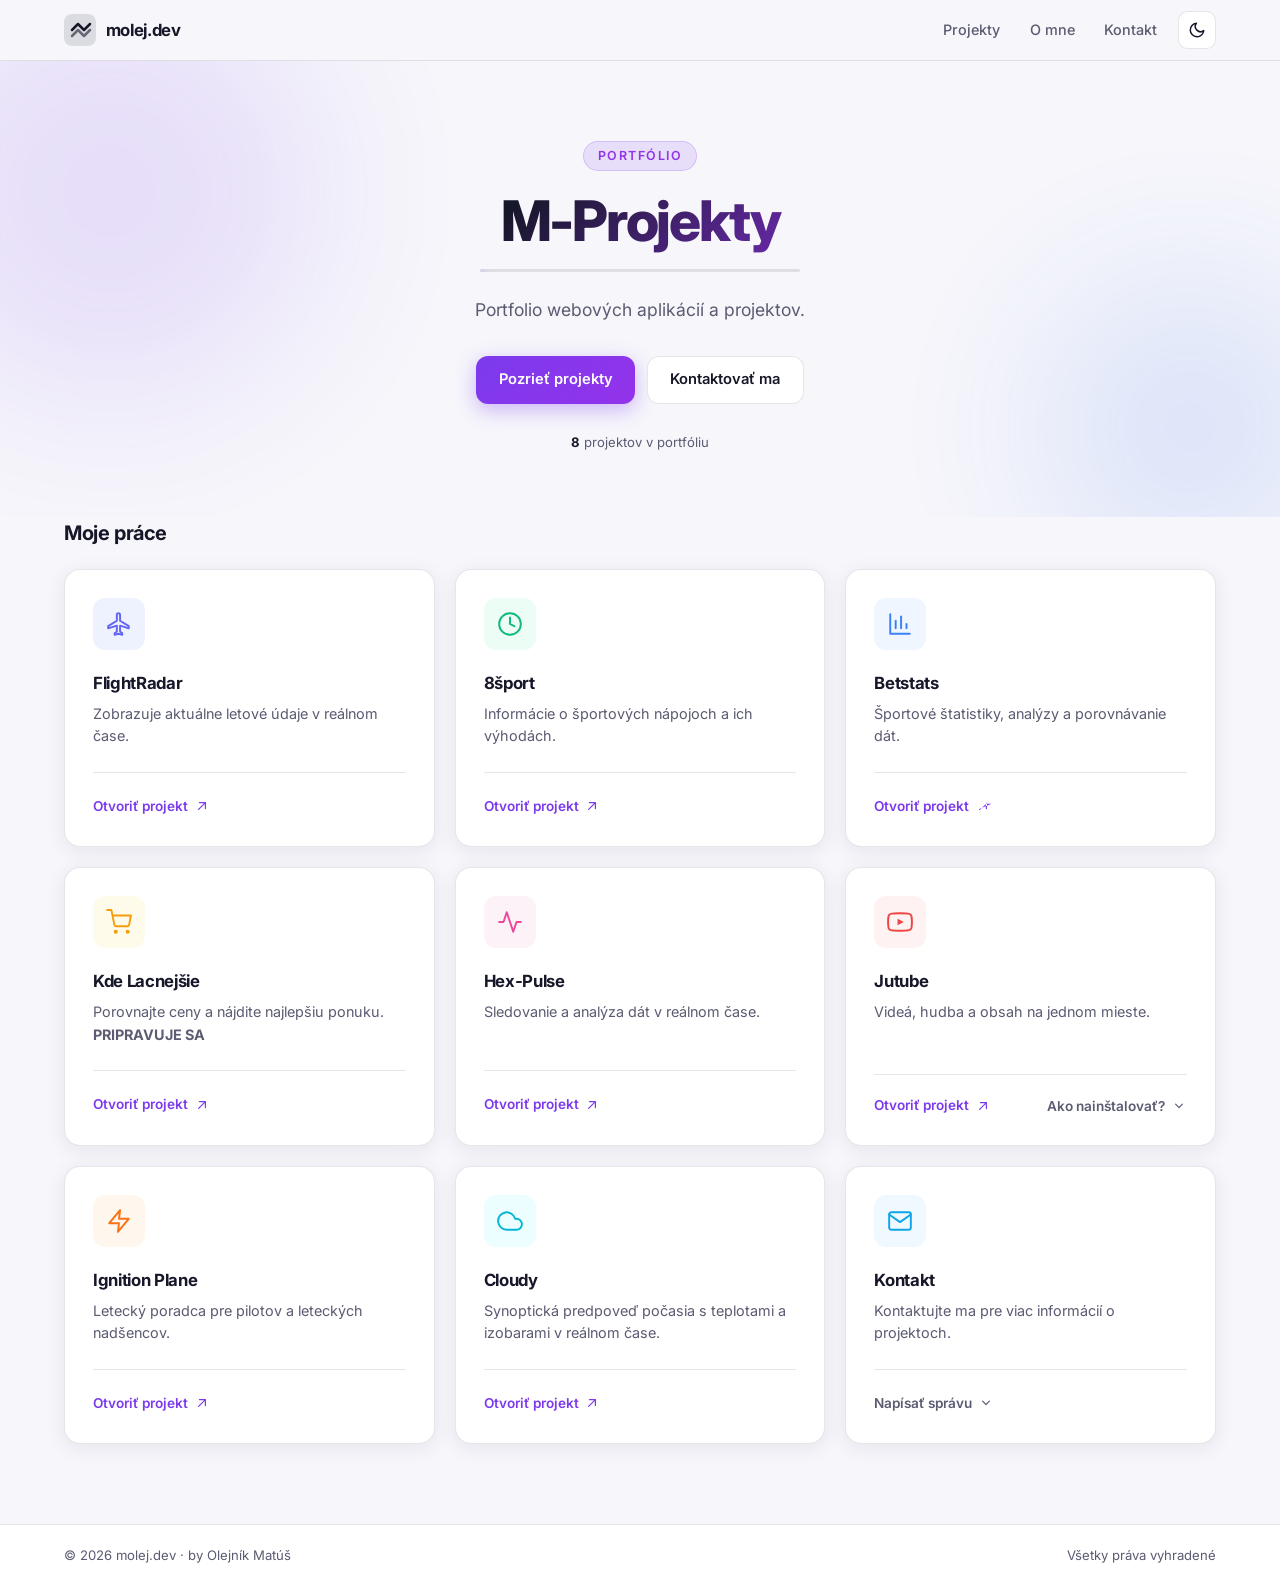
==== index.html @ 31b30723 "Fix Betstats card layout" ====
<!DOCTYPE html>
<html lang="sk">
<head>
  <meta charset="UTF-8">
  <meta name="viewport" content="width=device-width, initial-scale=1">
  <title>Projekty | molej.dev</title>
  <meta name="description" content="Zbierka webových aplikácií a projektov – letecké dáta, počasie, porovnávanie cien a ďalšie.">
  <meta name="theme-color" content="#0f0f13">
  <script src="theme.js"></script>
  <link rel="icon" type="image/svg+xml" href="favicon.svg">
  <link rel="stylesheet" href="style.css">
  <link rel="preconnect" href="https://fonts.googleapis.com">
  <link href="https://fonts.googleapis.com/css2?family=Inter:wght@400;500;600;700;800&display=swap" rel="stylesheet">
</head>
<body>

  <!-- Hero / Header -->
  <header>
    <div class="header-inner">
      <a class="header-logo" href="#top" aria-label="molej.dev – domov">
        <svg width="32" height="32" viewBox="0 0 32 32" fill="none" xmlns="http://www.w3.org/2000/svg">
          <rect width="32" height="32" rx="8" fill="white" fill-opacity="0.15"/>
          <path d="M8 16L14 10L20 16L26 10" stroke="white" stroke-width="2.5" stroke-linecap="round" stroke-linejoin="round"/>
          <path d="M8 22L14 16L20 22L26 16" stroke="white" stroke-width="2.5" stroke-linecap="round" stroke-linejoin="round" opacity="0.6"/>
        </svg>
        <span>molej.dev</span>
      </a>
      <div class="header-right">
        <nav class="header-nav" aria-label="Hlavná navigácia">
          <a href="#projekty">Projekty</a>
          <a href="o-mne.html">O mne</a>
          <a href="#kontakt">Kontakt</a>
        </nav>
        <button type="button" class="theme-toggle" id="theme-toggle" aria-label="Prepnúť svetlý/tmavý režim" title="Prepnúť svetlý/tmavý režim">
          <svg class="icon-sun" viewBox="0 0 24 24" fill="none" stroke="currentColor" stroke-width="2" stroke-linecap="round" stroke-linejoin="round">
            <circle cx="12" cy="12" r="4"/>
            <path d="M12 2v2M12 20v2M4.93 4.93l1.41 1.41M17.66 17.66l1.41 1.41M2 12h2M20 12h2M4.93 19.07l1.41-1.41M17.66 6.34l1.41-1.41"/>
          </svg>
          <svg class="icon-moon" viewBox="0 0 24 24" fill="none" stroke="currentColor" stroke-width="2" stroke-linecap="round" stroke-linejoin="round">
            <path d="M21 12.8A9 9 0 1 1 11.2 3a7 7 0 0 0 9.8 9.8z"/>
          </svg>
        </button>
      </div>
    </div>
  </header>

  <!-- Hero -->
  <section class="hero" id="top">
    <div class="hero-inner">
      <p class="hero-label">Portfólio</p>
      <h1 class="hero-title">M-Projekty</h1>
      <div class="pulse-line" aria-hidden="true"></div>
      <p class="hero-sub">Portfolio webových aplikácií a projektov.</p>
      <div class="hero-actions">
        <a class="btn btn-primary" href="#projekty">Pozrieť projekty</a>
        <a class="btn btn-ghost" href="#kontakt">Kontaktovať ma</a>
      </div>
      <p class="hero-stat"><strong id="project-count">7</strong> projektov v portfóliu</p>
    </div>
    <div class="hero-blob blob1"></div>
    <div class="hero-blob blob2"></div>
  </section>

  <!-- Cards -->
  <main id="projekty">
    <div class="container">
      <h2 class="section-title">Moje práce</h2>
      <div class="cards-grid">

       
          <!-- FlightRadar -->
  <a href="https://flightradar8.pages.dev" target="_blank" class="card">
    <div class="card-icon" style="--icon-color: #6366f1; --icon-bg: #eef2ff;">
      <svg viewBox="0 0 24 24" fill="none" stroke="currentColor" stroke-width="1.8" stroke-linecap="round" stroke-linejoin="round">
        <path d="M21 16v-2l-8-5V3.5a1.5 1.5 0 0 0-3 0V9l-8 5v2l8-2.5V19l-2 1.5V22l3.5-1 3.5 1v-1.5L13 19v-5.5l8 2.5z"/>
      </svg>
    </div>
    <div class="card-body">
      <h3 class="card-title">FlightRadar</h3>
      <p class="card-desc">Zobrazuje aktuálne letové údaje v reálnom čase.</p>
    </div>
    <div class="card-footer">
      <span class="card-link">Otvoriť projekt
        <svg viewBox="0 0 20 20" fill="currentColor" width="16" height="16">
          <path fill-rule="evenodd" d="M5.22 14.78a.75.75 0 0 0 1.06 0l7.22-7.22v5.69a.75.75 0 0 0 1.5 0v-7.5a.75.75 0 0 0-.75-.75h-7.5a.75.75 0 0 0 0 1.5h5.69L5.22 13.72a.75.75 0 0 0 0 1.06z"/>
        </svg>
      </span>
    </div>
  </a>

  <!-- 8ŠPORT -->
  <a href="https://8sport.pages.dev" target="_blank" class="card">
    <div class="card-icon" style="--icon-color: #10b981; --icon-bg: #ecfdf5;">
      <svg viewBox="0 0 24 24" fill="none" stroke="currentColor" stroke-width="1.8" stroke-linecap="round" stroke-linejoin="round">
        <path d="M12 2C6.48 2 2 6.48 2 12s4.48 10 10 10 10-4.48 10-10S17.52 2 12 2z"/>
        <path d="M12 6v6l4 2"/>
      </svg>
    </div>
    <div class="card-body">
      <h3 class="card-title">8šport</h3>
      <p class="card-desc">Informácie o športových nápojoch a ich výhodách.</p>
    </div>
    <div class="card-footer">
      <span class="card-link">Otvoriť projekt
        <svg viewBox="0 0 20 20" fill="currentColor" width="16" height="16">
          <path fill-rule="evenodd" d="M5.22 14.78a.75.75 0 0 0 1.06 0l7.22-7.22v5.69a.75.75 0 0 0 1.5 0v-7.5a.75.75 0 0 0-.75-.75h-7.5a.75.75 0 0 0 0 1.5h5.69L5.22 13.72a.75.75 0 0 0 0 1.06z"/>
        </svg>
      </span>
    </div>
  </a>

  <!-- BETSTATS -->
  <a href="https://betstats8.pages.dev" target="_blank" class="card">
    <div class="card-icon" style="--icon-color: #3b82f6; --icon-bg: #eff6ff;">
      <svg viewBox="0 0 24 24" fill="none" stroke="currentColor" stroke-width="1.8" stroke-linecap="round" stroke-linejoin="round">
        <path d="M3 3v18h18"/>
        <path d="M8 16V9"/>
        <path d="M13 16V5"/>
        <path d="M18 16v-4"/>
      </svg>
    </div>
    <div class="card-body">
      <h3 class="card-title">Betstats</h3>
      <p class="card-desc">Športové štatistiky, analýzy a porovnávanie dát.</p>
    </div>
    <div class="card-footer">
      <span class="card-link">Otvoriť projekt
        <svg viewBox="0 0 20 20" fill="currentColor" width="16" height="16">
          <path fill-rule="evenodd" d="M5.22 14.78a.75.75 0 0 0 1.06 0l7.22-7.22v5.69a.75.75 0 0 0 1.5 0v-7.5a.75.75 0 0 0 0 1.5h5.69L5.22 13.72a.75.75 0 0 0 0 1.06z"/>
        </svg>
      </span>
    </div>
  </a>

  <!-- KDE LACNEJSIE -->

        <!-- KDE LACNEJSIE -->
        <a href="https://porovnajto.pages.dev" target="_blank" class="card">
          <div class="card-icon" style="--icon-color: #f59e0b; --icon-bg: #fffbeb;">
            <svg viewBox="0 0 24 24" fill="none" stroke="currentColor" stroke-width="1.8" stroke-linecap="round" stroke-linejoin="round">
              <circle cx="9" cy="21" r="1"/><circle cx="20" cy="21" r="1"/>
              <path d="M1 1h4l2.68 13.39a2 2 0 0 0 2 1.61h9.72a2 2 0 0 0 2-1.61L23 6H6"/>
            </svg>
          </div>
          <div class="card-body">
            <h3 class="card-title">Kde Lacnejšie</h3>
            <p class="card-desc">Porovnajte ceny a nájdite najlepšiu ponuku. <strong>PRIPRAVUJE SA</strong></p>
          </div>
          <div class="card-footer">
            <span class="card-link">Otvoriť projekt
              <svg viewBox="0 0 20 20" fill="currentColor" width="16" height="16">
                <path fill-rule="evenodd" d="M5.22 14.78a.75.75 0 0 0 1.06 0l7.22-7.22v5.69a.75.75 0 0 0 1.5 0v-7.5a.75.75 0 0 0-.75-.75h-7.5a.75.75 0 0 0 0 1.5h5.69L5.22 13.72a.75.75 0 0 0 0 1.06z"/>
              </svg>
            </span>
          </div>
        </a>

        <!-- HEX-PULSE -->
        <a href="https://hexpulse.pages.dev" target="_blank" class="card">
          <div class="card-icon" style="--icon-color: #ec4899; --icon-bg: #fdf2f8;">
            <svg viewBox="0 0 24 24" fill="none" stroke="currentColor" stroke-width="1.8" stroke-linecap="round" stroke-linejoin="round">
              <polyline points="22 12 18 12 15 21 9 3 6 12 2 12"/>
            </svg>
          </div>
          <div class="card-body">
            <h3 class="card-title">Hex‑Pulse</h3>
            <p class="card-desc">Sledovanie a analýza dát v reálnom čase.</p>
          </div>
          <div class="card-footer">
            <span class="card-link">Otvoriť projekt
              <svg viewBox="0 0 20 20" fill="currentColor" width="16" height="16">
                <path fill-rule="evenodd" d="M5.22 14.78a.75.75 0 0 0 1.06 0l7.22-7.22v5.69a.75.75 0 0 0 1.5 0v-7.5a.75.75 0 0 0-.75-.75h-7.5a.75.75 0 0 0 0 1.5h5.69L5.22 13.72a.75.75 0 0 0 0 1.06z"/>
              </svg>
            </span>
          </div>
        </a>

        <!-- JUTUBE -->
        <div class="card">
          <div class="card-icon" style="--icon-color: #ef4444; --icon-bg: #fef2f2;">
            <svg viewBox="0 0 24 24" fill="none" stroke="currentColor" stroke-width="1.8" stroke-linecap="round" stroke-linejoin="round">
              <path d="M22.54 6.42a2.78 2.78 0 0 0-1.95-1.96C18.88 4 12 4 12 4s-6.88 0-8.59.46A2.78 2.78 0 0 0 1.46 6.42 29 29 0 0 0 1 12a29 29 0 0 0 .46 5.58 2.78 2.78 0 0 0 1.95 1.96C5.12 20 12 20 12 20s6.88 0 8.59-.46a2.78 2.78 0 0 0 1.95-1.96A29 29 0 0 0 23 12a29 29 0 0 0-.46-5.58z"/>
              <polygon points="9.75 15.02 15.5 12 9.75 8.98 9.75 15.02" fill="currentColor" stroke="none"/>
            </svg>
          </div>
          <div class="card-body">
            <h3 class="card-title">Jutube</h3>
            <p class="card-desc">Videá, hudba a obsah na jednom mieste.</p>
          </div>
          <div class="card-footer card-footer-split">
            <a class="card-link" href="https://www.youtube.com/robots.txt#" target="_blank">Otvoriť projekt
              <svg viewBox="0 0 20 20" fill="currentColor" width="16" height="16">
                <path fill-rule="evenodd" d="M5.22 14.78a.75.75 0 0 0 1.06 0l7.22-7.22v5.69a.75.75 0 0 0 1.5 0v-7.5a.75.75 0 0 0-.75-.75h-7.5a.75.75 0 0 0 0 1.5h5.69L5.22 13.72a.75.75 0 0 0 0 1.06z"/>
              </svg>
            </a>
            <button type="button" class="card-link card-toggle" aria-expanded="false" aria-controls="jutube-install">Ako nainštalovať?
              <svg class="chevron" viewBox="0 0 20 20" fill="currentColor" width="16" height="16">
                <path fill-rule="evenodd" d="M5.22 7.22a.75.75 0 0 1 1.06 0L10 10.94l3.72-3.72a.75.75 0 1 1 1.06 1.06l-4.25 4.25a.75.75 0 0 1-1.06 0L5.22 8.28a.75.75 0 0 1 0-1.06z"/>
              </svg>
            </button>
          </div>
          <div class="card-details" id="jutube-install">
            <div class="card-details-inner">
              <ol class="install-steps">
                <li>Nainštaluj do prehliadača<strong>Tampermonkey</strong> (alebo Violentmonkey).</li>
                <li>Stiahni súbor <strong>jutube.user.js</strong> tlačidlom nižšie.</li>
                <li>Otvor stiahnutý súbor v prehliadači (alebo ho presuň do okna prehliadača) a klikni na <strong>Inštalovať</strong>.</li>
                <li>Otvor <strong>youtube.com/robots.txt</strong> – tam sa Jutube spustí.</li>
              </ol>
              <a class="download-btn" href="downloads/jutube.user.js" download>
                <svg viewBox="0 0 20 20" fill="currentColor" width="16" height="16">
                  <path d="M10.75 2.75a.75.75 0 0 0-1.5 0v8.69L6.28 8.47a.75.75 0 0 0-1.06 1.06l4.25 4.25a.75.75 0 0 0 1.06 0l4.25-4.25a.75.75 0 1 0-1.06-1.06l-2.97 2.97V2.75z"/>
                  <path d="M3.5 13.75a.75.75 0 0 0-1.5 0v1.5A2.75 2.75 0 0 0 4.75 18h10.5A2.75 2.75 0 0 0 18 15.25v-1.5a.75.75 0 0 0-1.5 0v1.5c0 .69-.56 1.25-1.25 1.25H4.75c-.69 0-1.25-.56-1.25-1.25v-1.5z"/>
                </svg>
                Stiahnuť jutube.user.js
              </a>
            </div>
          </div>
        </div>

        <!-- Ignition -->
        <a href="https://ignition8.pages.dev/" target="_blank" class="card">
          <div class="card-icon" style="--icon-color: #f97316; --icon-bg: #fff7ed;">
            <svg viewBox="0 0 24 24" fill="none" stroke="currentColor" stroke-width="1.8" stroke-linecap="round" stroke-linejoin="round">
              <path d="M13 2L3 14h9l-1 8 10-12h-9l1-8z"/>
            </svg>
          </div>
          <div class="card-body">
            <h3 class="card-title">Ignition Plane</h3>
            <p class="card-desc">Letecký poradca pre pilotov a leteckých nadšencov.</p>
          </div>
          <div class="card-footer">
            <span class="card-link">Otvoriť projekt
              <svg viewBox="0 0 20 20" fill="currentColor" width="16" height="16">
                <path fill-rule="evenodd" d="M5.22 14.78a.75.75 0 0 0 1.06 0l7.22-7.22v5.69a.75.75 0 0 0 1.5 0v-7.5a.75.75 0 0 0-.75-.75h-7.5a.75.75 0 0 0 0 1.5h5.69L5.22 13.72a.75.75 0 0 0 0 1.06z"/>
              </svg>
            </span>
          </div>
        </a>

        <!-- Cloudy / Synoptik -->
        <a href="https://cloudy8.pages.dev/#m=icon_eu&r=latest&l=temperature&lv=sfc&o=isobars&v=19.60,48.70,5.40" target="_blank" class="card">
          <div class="card-icon" style="--icon-color: #06b6d4; --icon-bg: #ecfeff;">
            <svg viewBox="0 0 24 24" fill="none" stroke="currentColor" stroke-width="1.8" stroke-linecap="round" stroke-linejoin="round">
              <path d="M18 10h-1.26A8 8 0 1 0 9 20h9a5 5 0 0 0 0-10z"/>
            </svg>
          </div>
          <div class="card-body">
            <h3 class="card-title">Cloudy</h3>
            <p class="card-desc">Synoptická predpoveď počasia s teplotami a izobarami v reálnom čase.</p>
          </div>
          <div class="card-footer">
            <span class="card-link">Otvoriť projekt
              <svg viewBox="0 0 20 20" fill="currentColor" width="16" height="16">
                <path fill-rule="evenodd" d="M5.22 14.78a.75.75 0 0 0 1.06 0l7.22-7.22v5.69a.75.75 0 0 0 1.5 0v-7.5a.75.75 0 0 0-.75-.75h-7.5a.75.75 0 0 0 0 1.5h5.69L5.22 13.72a.75.75 0 0 0 0 1.06z"/>
              </svg>
            </span>
          </div>
        </a>

        <!-- Kontakt -->
        <div class="card" id="kontakt">
          <div class="card-icon" style="--icon-color: #0ea5e9; --icon-bg: #f0f9ff;">
            <svg viewBox="0 0 24 24" fill="none" stroke="currentColor" stroke-width="1.8" stroke-linecap="round" stroke-linejoin="round">
              <path d="M4 4h16c1.1 0 2 .9 2 2v12c0 1.1-.9 2-2 2H4c-1.1 0-2-.9-2-2V6c0-1.1.9-2 2-2z"/>
              <polyline points="22,6 12,13 2,6"/>
            </svg>
          </div>
          <div class="card-body">
            <h3 class="card-title">Kontakt</h3>
            <p class="card-desc">Kontaktujte ma pre viac informácií o projektoch.</p>
          </div>
          <div class="card-footer">
            <button type="button" class="card-link card-toggle contact-toggle" aria-expanded="false" aria-controls="contact-form-wrap">Napísať správu
              <svg class="chevron" viewBox="0 0 20 20" fill="currentColor" width="16" height="16">
                <path fill-rule="evenodd" d="M5.22 7.22a.75.75 0 0 1 1.06 0L10 10.94l3.72-3.72a.75.75 0 1 1 1.06 1.06l-4.25 4.25a.75.75 0 0 1-1.06 0L5.22 8.28a.75.75 0 0 1 0-1.06z"/>
              </svg>
            </button>
          </div>
          <div class="card-details" id="contact-form-wrap">
            <div class="card-details-inner">
              <form class="contact-form" id="contact-form" novalidate>
                <input type="hidden" name="access_key" value="a6ec486e-5a79-43e6-9452-b9ced9981c2b">
                <input type="hidden" name="from_name" value="molej.dev kontaktný formulár">
                <input type="checkbox" name="botcheck" class="hp" tabindex="-1" autocomplete="off">

                <label for="cf-subject">Nadpis</label>
                <input type="text" id="cf-subject" name="subject" required maxlength="150">

                <label for="cf-email">Váš mail</label>
                <input type="email" id="cf-email" name="email" required maxlength="150">

                <label for="cf-message">Popis</label>
                <textarea id="cf-message" name="message" rows="5" required maxlength="3000"></textarea>

                <button type="submit" class="download-btn contact-submit">Odoslať</button>
                <p class="form-status" id="contact-status" role="status" aria-live="polite"></p>
              </form>
            </div>
          </div>
        </div>

      </div>
    </div>
  </main>

  <!-- Footer -->
  <footer>
    <div class="container footer-inner">
      <span>© 2026 molej.dev · by Olejník Matúš</span>
      <span>Všetky práva vyhradené</span>
    </div>
  </footer>

  <script>
    // Jemné naklonenie odkazových kariet podľa polohy myši
    var maxTilt = 6;
    document.querySelectorAll('a.card').forEach(function (card) {
      function tilt(e) {
        var r = card.getBoundingClientRect();
        var x = (e.clientX - r.left) / r.width - 0.5;
        var y = (e.clientY - r.top) / r.height - 0.5;
        card.style.setProperty('--ry', (x * 2 * maxTilt).toFixed(2) + 'deg');
        card.style.setProperty('--rx', (-y * 2 * maxTilt).toFixed(2) + 'deg');
      }
      function reset() {
        card.style.removeProperty('--rx');
        card.style.removeProperty('--ry');
      }
      // Myš: sleduje pohyb. Dotyk: naklonenie len počas stlačenia (pri skrolovaní sa zruší).
      card.addEventListener('pointermove', function (e) {
        if (e.pointerType === 'mouse') tilt(e);
      });
      card.addEventListener('pointerdown', function (e) {
        if (e.pointerType !== 'mouse') tilt(e);
      });
      ['pointerleave', 'pointerup', 'pointercancel'].forEach(function (ev) {
        card.addEventListener(ev, reset);
      });
    });

    var projectCards = document.querySelectorAll('.cards-grid .card:not(#kontakt)').length;
    document.getElementById('project-count').textContent = projectCards;

    document.querySelectorAll('.card-toggle').forEach(function (btn) {
      btn.addEventListener('click', function () {
        var open = btn.getAttribute('aria-expanded') === 'true';
        btn.setAttribute('aria-expanded', String(!open));
        document.getElementById(btn.getAttribute('aria-controls')).classList.toggle('open', !open);
      });
    });

    var form = document.getElementById('contact-form');
    var statusEl = document.getElementById('contact-status');
    form.addEventListener('submit', function (e) {
      e.preventDefault();
      statusEl.className = 'form-status';
      if (!form.checkValidity()) {
        statusEl.textContent = 'Vyplňte prosím všetky polia správne.';
        statusEl.classList.add('error');
        return;
      }
      var btn = form.querySelector('.contact-submit');
      btn.disabled = true;
      statusEl.textContent = 'Odosielam…';
      fetch('https://api.web3forms.com/submit', {
        method: 'POST',
        headers: { 'Content-Type': 'application/json', 'Accept': 'application/json' },
        body: JSON.stringify(Object.fromEntries(new FormData(form)))
      })
        .then(function (r) { return r.json(); })
        .then(function (data) {
          if (!data.success) throw new Error(data.message);
          form.reset();
          statusEl.textContent = 'Ďakujem, správa bola odoslaná.';
          statusEl.classList.add('ok');
        })
        .catch(function () {
          statusEl.textContent = 'Odoslanie sa nepodarilo. Skúste to prosím neskôr.';
          statusEl.classList.add('error');
        })
        .then(function () { btn.disabled = false; });
    });
  </script>

</body>
</html>
---- style.css ----
/* ================================================
   Global reset & base
   ================================================ */
*, *::before, *::after {
  box-sizing: border-box;
  margin: 0;
  padding: 0;
}

:root {
  --clr-bg: #0f0f13;
  --clr-surface: #18181f;
  --clr-surface-2: #21212b;
  --clr-border: rgba(255,255,255,0.07);
  --clr-text: #f1f1f5;
  --clr-muted: #9090a8;
  --clr-accent: #7c3aed;
  --clr-accent-2: #a855f7;
  --radius: 1rem;
  --shadow-card: 0 4px 24px rgba(0,0,0,0.4);
  --shadow-card-hover: 0 16px 40px rgba(0,0,0,0.5);
  --clr-header-bg: rgba(15, 15, 19, 0.85);
  --clr-border-hover: rgba(255,255,255,0.14);
  --clr-line: rgba(255,255,255,0.1);
  --hero-title-from: #fff;
  --pulse-core: #fff;
  --blob-opacity: 0.18;
  color-scheme: dark;
}

:root[data-theme="light"] {
  --clr-bg: #f6f6fb;
  --clr-surface: #ffffff;
  --clr-surface-2: #eeeef6;
  --clr-border: rgba(15,15,35,0.1);
  --clr-text: #17172a;
  --clr-muted: #5b5b72;
  --clr-accent: #7c3aed;
  --clr-accent-2: #9333ea;
  --shadow-card: 0 4px 20px rgba(30,30,70,0.08);
  --shadow-card-hover: 0 16px 36px rgba(30,30,70,0.16);
  --clr-header-bg: rgba(246, 246, 251, 0.85);
  --clr-border-hover: rgba(15,15,35,0.2);
  --clr-line: rgba(15,15,35,0.1);
  --hero-title-from: #17172a;
  --pulse-core: #c084fc;
  --blob-opacity: 0.12;
  color-scheme: light;
}

html {
  scroll-behavior: smooth;
  scroll-padding-top: 80px;
}

body {
  font-family: 'Inter', system-ui, -apple-system, sans-serif;
  background: var(--clr-bg);
  color: var(--clr-text);
  line-height: 1.6;
  min-height: 100vh;
  display: flex;
  flex-direction: column;
}

.container {
  max-width: 1200px;
  margin: 0 auto;
  padding: 0 1.5rem;
}

/* ================================================
   Header
   ================================================ */
header {
  position: sticky;
  top: 0;
  z-index: 100;
  background: var(--clr-header-bg);
  backdrop-filter: blur(14px);
  border-bottom: 1px solid var(--clr-border);
}

.header-inner {
  max-width: 1200px;
  margin: 0 auto;
  padding: 0 1.5rem;
  height: 60px;
  display: flex;
  align-items: center;
}

.header-logo {
  display: flex;
  align-items: center;
  gap: 0.6rem;
  font-weight: 700;
  font-size: 1.05rem;
  color: var(--clr-text);
  letter-spacing: -0.02em;
  text-decoration: none;
}

.header-inner {
  justify-content: space-between;
  gap: 1rem;
}

.header-logo svg rect { fill: currentColor; fill-opacity: 0.12; }
.header-logo svg path { stroke: currentColor; }

.header-right {
  display: flex;
  align-items: center;
  gap: 0.5rem;
}

.header-nav {
  display: flex;
  gap: 0.25rem;
}

.theme-toggle {
  display: inline-flex;
  align-items: center;
  justify-content: center;
  width: 38px;
  height: 38px;
  background: var(--clr-surface);
  border: 1px solid var(--clr-border);
  border-radius: 0.6rem;
  color: var(--clr-text);
  cursor: pointer;
  transition: background 0.2s ease, border-color 0.2s ease;
}

.theme-toggle:hover {
  background: var(--clr-surface-2);
  border-color: var(--clr-border-hover);
}

.theme-toggle svg { width: 18px; height: 18px; }
.theme-toggle .icon-sun { display: none; }
:root[data-theme="dark"] .theme-toggle .icon-sun,
:root:not([data-theme]) .theme-toggle .icon-sun { display: block; }
:root[data-theme="dark"] .theme-toggle .icon-moon,
:root:not([data-theme]) .theme-toggle .icon-moon { display: none; }

.header-nav a {
  font-size: 0.9rem;
  font-weight: 500;
  color: var(--clr-muted);
  text-decoration: none;
  padding: 0.4rem 0.8rem;
  border-radius: 0.5rem;
  transition: color 0.2s ease, background 0.2s ease;
}

.header-nav a:hover {
  color: var(--clr-text);
  background: var(--clr-surface-2);
}

a:focus-visible,
button:focus-visible {
  outline: 2px solid var(--clr-accent-2);
  outline-offset: 3px;
  border-radius: 0.4rem;
}

/* ================================================
   Hero
   ================================================ */
.hero {
  position: relative;
  overflow: hidden;
  padding: 5rem 1.5rem 4rem;
  text-align: center;
}

.hero-inner {
  position: relative;
  z-index: 1;
  max-width: 640px;
  margin: 0 auto;
}

.hero-label {
  display: inline-block;
  font-size: 0.78rem;
  font-weight: 600;
  letter-spacing: 0.12em;
  text-transform: uppercase;
  color: var(--clr-accent-2);
  background: rgba(124, 58, 237, 0.12);
  border: 1px solid rgba(168, 85, 247, 0.25);
  padding: 0.25rem 0.85rem;
  border-radius: 999px;
  margin-bottom: 1.25rem;
}

.hero-title {
  font-size: clamp(2.2rem, 6vw, 3.5rem);
  font-weight: 800;
  letter-spacing: -0.04em;
  line-height: 1.1;
  background: linear-gradient(135deg, var(--hero-title-from) 30%, var(--clr-accent-2));
  -webkit-background-clip: text;
  -webkit-text-fill-color: transparent;
  background-clip: text;
  margin-bottom: 1rem;
}

.hero-sub {
  font-size: clamp(0.98rem, 2.4vw, 1.1rem);
  color: var(--clr-muted);
  max-width: 480px;
  margin: 0 auto;
}

/* Pulse line under the title: a glow travels left -> right every 3 s */
.pulse-line {
  position: relative;
  width: min(320px, 70%);
  height: 3px;
  margin: 0 auto 1.5rem;
  border-radius: 999px;
  background: var(--clr-line);
  overflow: hidden;
}

.pulse-line::after {
  content: '';
  position: absolute;
  top: 0;
  bottom: 0;
  left: 0;
  width: 35%;
  border-radius: inherit;
  background: linear-gradient(90deg, transparent, var(--clr-accent-2), var(--pulse-core), var(--clr-accent-2), transparent);
  box-shadow: 0 0 12px var(--clr-accent-2);
  transform: translateX(-100%);
  animation: pulse-sweep 3s ease-in-out infinite;
}

@keyframes pulse-sweep {
  0%   { transform: translateX(-100%); }
  45%  { transform: translateX(300%); }
  100% { transform: translateX(300%); }
}

.hero-actions {
  display: flex;
  justify-content: center;
  flex-wrap: wrap;
  gap: 0.75rem;
  margin-top: 2rem;
}

.btn {
  display: inline-flex;
  align-items: center;
  justify-content: center;
  font-size: 0.92rem;
  font-weight: 600;
  text-decoration: none;
  padding: 0.7rem 1.4rem;
  border-radius: 0.75rem;
  transition: transform 0.2s ease, filter 0.2s ease, background 0.2s ease;
}

.btn:hover {
  transform: translateY(-2px);
}

.btn-primary {
  color: #fff;
  background: linear-gradient(135deg, var(--clr-accent), var(--clr-accent-2));
  box-shadow: 0 6px 20px rgba(124, 58, 237, 0.35);
}

.btn-primary:hover {
  filter: brightness(1.1);
}

.btn-ghost {
  color: var(--clr-text);
  background: var(--clr-surface);
  border: 1px solid var(--clr-border);
}

.btn-ghost:hover {
  background: var(--clr-surface-2);
}

.hero-stat {
  margin-top: 1.75rem;
  font-size: 0.82rem;
  color: var(--clr-muted);
}

.hero-stat strong {
  color: var(--clr-text);
  font-weight: 700;
}

.section-title {
  font-size: 1.25rem;
  font-weight: 700;
  letter-spacing: -0.02em;
  margin-bottom: 1.25rem;
}

/* About page */
.header-nav a[aria-current="page"] {
  color: var(--clr-text);
  background: var(--clr-surface-2);
}

.about-box {
  background: var(--clr-surface);
  border: 1px solid var(--clr-border);
  border-radius: var(--radius);
  box-shadow: var(--shadow-card);
  padding: clamp(1.4rem, 4vw, 2.25rem);
  max-width: 820px;
}

.about-lead {
  font-size: clamp(1rem, 2.4vw, 1.15rem);
  line-height: 1.65;
}

.about-lead strong,
.about-list strong {
  color: var(--clr-text);
  font-weight: 700;
}

.about-lead + .about-lead {
  margin-top: 0.9rem;
}

.about-page main {
  padding-top: 0.5rem;
}

.about-page .about-box {
  max-width: none;
  margin-bottom: 3rem;
}

.detail-list {
  display: grid;
  gap: 1.25rem;
}

.detail {
  display: grid;
  grid-template-columns: auto 1fr;
  gap: 1.25rem;
  background: var(--clr-surface);
  border: 1px solid var(--clr-border);
  border-radius: var(--radius);
  box-shadow: var(--shadow-card);
  padding: clamp(1.25rem, 3.5vw, 1.9rem);
  scroll-margin-top: 80px;
}

.detail .card-icon {
  margin-bottom: 0;
}

.detail h3 {
  font-size: 1.15rem;
  font-weight: 700;
  letter-spacing: -0.02em;
  margin-bottom: 0.15rem;
}

.detail-tag {
  display: block;
  font-size: 0.78rem;
  font-weight: 600;
  letter-spacing: 0.04em;
  text-transform: uppercase;
  color: var(--icon-color, var(--clr-accent-2));
  margin-bottom: 0.7rem;
}

.detail p {
  font-size: 0.93rem;
  color: var(--clr-muted);
}

.detail ul {
  margin: 0.8rem 0 0 1.1rem;
  font-size: 0.9rem;
  color: var(--clr-muted);
}

.detail li + li {
  margin-top: 0.3rem;
}

.detail strong {
  color: var(--clr-text);
  font-weight: 600;
}

.detail-links {
  display: flex;
  flex-wrap: wrap;
  gap: 1.1rem;
  margin-top: 1.1rem;
}

.about-cta {
  margin-top: 3rem;
  text-align: center;
}

@media (max-width: 600px) {
  .detail {
    grid-template-columns: 1fr;
    gap: 0.9rem;
  }
}

/* Touch devices: no sticky hover, instead a quick press effect */
@media (hover: none) {
  .card:hover {
    transform: none;
    box-shadow: var(--shadow-card);
    border-color: var(--clr-border);
  }

  .card:hover::before {
    opacity: 0;
  }

  .card:hover .card-link {
    gap: 0.35rem;
  }

  a.card {
    transition: transform 0.15s ease, box-shadow 0.15s ease;
  }

  a.card:active {
    transform: perspective(900px) rotateX(var(--rx, 0deg)) rotateY(var(--ry, 0deg)) scale(0.97);
    box-shadow: 0 2px 10px rgba(0,0,0,0.25);
  }

  a.card:active::before {
    opacity: 0.08;
  }

  .btn:hover {
    transform: none;
  }

  .btn:active,
  .download-btn:active,
  .theme-toggle:active {
    transform: scale(0.96);
  }
}

html {
  -webkit-tap-highlight-color: transparent;
}

a.card,
.card-toggle,
.btn,
.theme-toggle,
.contact-submit {
  touch-action: manipulation;
}

/* Lighter effects on small screens (cheaper to render on phones) */
@media (max-width: 600px) {
  .hero-blob {
    filter: blur(50px);
  }

  header {
    backdrop-filter: blur(8px);
  }
}

@media (prefers-reduced-motion: reduce) {
  html { scroll-behavior: auto; }

  .pulse-line::after {
    animation: none;
    transform: translateX(100%);
  }

  .card, .btn { transition: none; }

  a.card:hover,
  a.card:active {
    transform: translateY(-4px);
  }
}

/* Decorative blobs */
.hero-blob {
  position: absolute;
  border-radius: 50%;
  filter: blur(80px);
  opacity: var(--blob-opacity);
  pointer-events: none;
}

.blob1 {
  width: 420px;
  height: 420px;
  background: var(--clr-accent);
  top: -80px;
  left: -100px;
}

.blob2 {
  width: 300px;
  height: 300px;
  background: #2563eb;
  bottom: -60px;
  right: -60px;
}

/* ================================================
   Cards Grid
   ================================================ */
main {
  flex: 1;
  padding-bottom: 5rem;
}

.cards-grid {
  display: grid;
  grid-template-columns: repeat(auto-fill, minmax(280px, 1fr));
  gap: 1.25rem;
}

/* Card = full <a> tag */
.card {
  display: flex;
  flex-direction: column;
  background: var(--clr-surface);
  border: 1px solid var(--clr-border);
  border-radius: var(--radius);
  padding: 1.75rem;
  text-decoration: none;
  color: inherit;
  transition: transform 0.22s ease, box-shadow 0.22s ease, border-color 0.22s ease;
  box-shadow: var(--shadow-card);
  cursor: pointer;
  position: relative;
  overflow: hidden;
}

.card::before {
  content: '';
  position: absolute;
  inset: 0;
  border-radius: var(--radius);
  background: linear-gradient(135deg, var(--icon-color, #7c3aed) 0%, transparent 60%);
  opacity: 0;
  transition: opacity 0.3s ease;
  pointer-events: none;
}

.card:hover {
  transform: translateY(-4px);
  border-color: var(--clr-border-hover);
  box-shadow: var(--shadow-card-hover);
}

.card:hover::before {
  opacity: 0.06;
}

/* Link cards tilt slightly toward the mouse (--rx/--ry set from JS) */
@media (hover: hover) and (pointer: fine) {
  a.card:hover {
    transform: perspective(900px) rotateX(var(--rx, 0deg)) rotateY(var(--ry, 0deg)) translateY(-4px);
  }
}

/* Icon */
.card-icon {
  width: 52px;
  height: 52px;
  border-radius: 0.75rem;
  background: var(--icon-bg, #eef2ff);
  color: var(--icon-color, #6366f1);
  display: flex;
  align-items: center;
  justify-content: center;
  margin-bottom: 1.25rem;
  flex-shrink: 0;
}

.card-icon svg {
  width: 26px;
  height: 26px;
}

/* Body */
.card-body {
  flex: 1;
}

.card-title {
  font-size: 1.05rem;
  font-weight: 700;
  color: var(--clr-text);
  margin-bottom: 0.4rem;
  letter-spacing: -0.02em;
}

.card-desc {
  font-size: 0.9rem;
  color: var(--clr-muted);
  line-height: 1.55;
}

/* Footer link */
.card-footer {
  margin-top: 1.5rem;
  padding-top: 1.25rem;
  border-top: 1px solid var(--clr-border);
}

.card-link {
  display: inline-flex;
  align-items: center;
  gap: 0.35rem;
  font-size: 0.85rem;
  font-weight: 600;
  color: var(--icon-color, #7c3aed);
  transition: gap 0.2s ease;
}

.card:hover .card-link {
  gap: 0.55rem;
}

/* Card with two actions + expandable details */
.card-footer-split {
  display: flex;
  align-items: center;
  justify-content: space-between;
  gap: 1rem;
  flex-wrap: wrap;
}

a.card-link {
  text-decoration: none;
}

a.card-link:hover {
  gap: 0.55rem;
}

.card-toggle {
  background: none;
  border: none;
  font-family: inherit;
  cursor: pointer;
  color: var(--clr-muted);
  position: relative;
  z-index: 1;
}

.card-toggle:hover {
  color: var(--clr-text);
}

.card-toggle .chevron {
  transition: transform 0.25s ease;
}

.card-toggle[aria-expanded="true"] .chevron {
  transform: rotate(180deg);
}

.card-details {
  display: grid;
  grid-template-rows: 0fr;
  transition: grid-template-rows 0.3s ease;
}

.card-details.open {
  grid-template-rows: 1fr;
}

.card-details-inner {
  overflow: hidden;
  min-height: 0;
}

.install-steps {
  margin: 1.1rem 0 1rem 1.2rem;
  font-size: 0.85rem;
  color: var(--clr-muted);
  line-height: 1.55;
}

.install-steps li + li {
  margin-top: 0.4rem;
}

.install-steps strong {
  color: var(--clr-text);
  font-weight: 600;
}

.download-btn {
  display: inline-flex;
  align-items: center;
  gap: 0.45rem;
  font-size: 0.85rem;
  font-weight: 600;
  color: #fff;
  background: var(--icon-color, var(--clr-accent));
  padding: 0.5rem 0.9rem;
  border-radius: 0.6rem;
  text-decoration: none;
  transition: filter 0.2s ease;
}

.download-btn:hover {
  filter: brightness(1.12);
}

/* Contact form */
.contact-form {
  display: flex;
  flex-direction: column;
  gap: 0.4rem;
  padding-top: 1.1rem;
  cursor: default;
}

.contact-form label {
  font-size: 0.8rem;
  font-weight: 600;
  color: var(--clr-muted);
  margin-top: 0.4rem;
}

.contact-form input[type="text"],
.contact-form input[type="email"],
.contact-form textarea {
  width: 100%;
  font: inherit;
  font-size: 0.9rem;
  color: var(--clr-text);
  background: var(--clr-surface-2);
  border: 1px solid var(--clr-border);
  border-radius: 0.6rem;
  padding: 0.55rem 0.75rem;
  resize: vertical;
  position: relative;
  z-index: 1;
}

.contact-form input:focus,
.contact-form textarea:focus {
  outline: none;
  border-color: var(--icon-color, var(--clr-accent));
}

.contact-form .hp {
  position: absolute;
  left: -9999px;
}

.contact-submit {
  align-self: flex-start;
  margin-top: 0.8rem;
  border: none;
  font-family: inherit;
  cursor: pointer;
  position: relative;
  z-index: 1;
}

.contact-submit:disabled {
  opacity: 0.6;
  cursor: wait;
}

.form-status {
  font-size: 0.82rem;
  min-height: 1.2em;
  color: var(--clr-muted);
}

.form-status.ok { color: #10b981; }
.form-status.error { color: #ef4444; }

/* ================================================
   Footer
   ================================================ */
footer {
  background: var(--clr-surface);
  border-top: 1px solid var(--clr-border);
  padding: 1.25rem 0;
}

.footer-inner {
  display: flex;
  align-items: center;
  justify-content: space-between;
  gap: 1rem;
  flex-wrap: wrap;
  font-size: 0.82rem;
  color: var(--clr-muted);
}

/* ================================================
   Responsive
   ================================================ */
@media (max-width: 600px) {
  .hero {
    padding: 3.5rem 1.25rem 3rem;
  }

  .container,
  .header-inner {
    padding: 0 1.1rem;
  }

  .hero-actions {
    flex-direction: column;
    align-items: stretch;
  }

  .card {
    padding: 1.4rem;
  }

  .header-nav a {
    padding: 0.4rem 0.55rem;
  }

  .cards-grid {
    grid-template-columns: 1fr;
    gap: 1rem;
  }

  .footer-inner {
    flex-direction: column;
    text-align: center;
  }
}

@media (min-width: 601px) and (max-width: 900px) {
  .cards-grid {
    grid-template-columns: repeat(2, 1fr);
  }
}
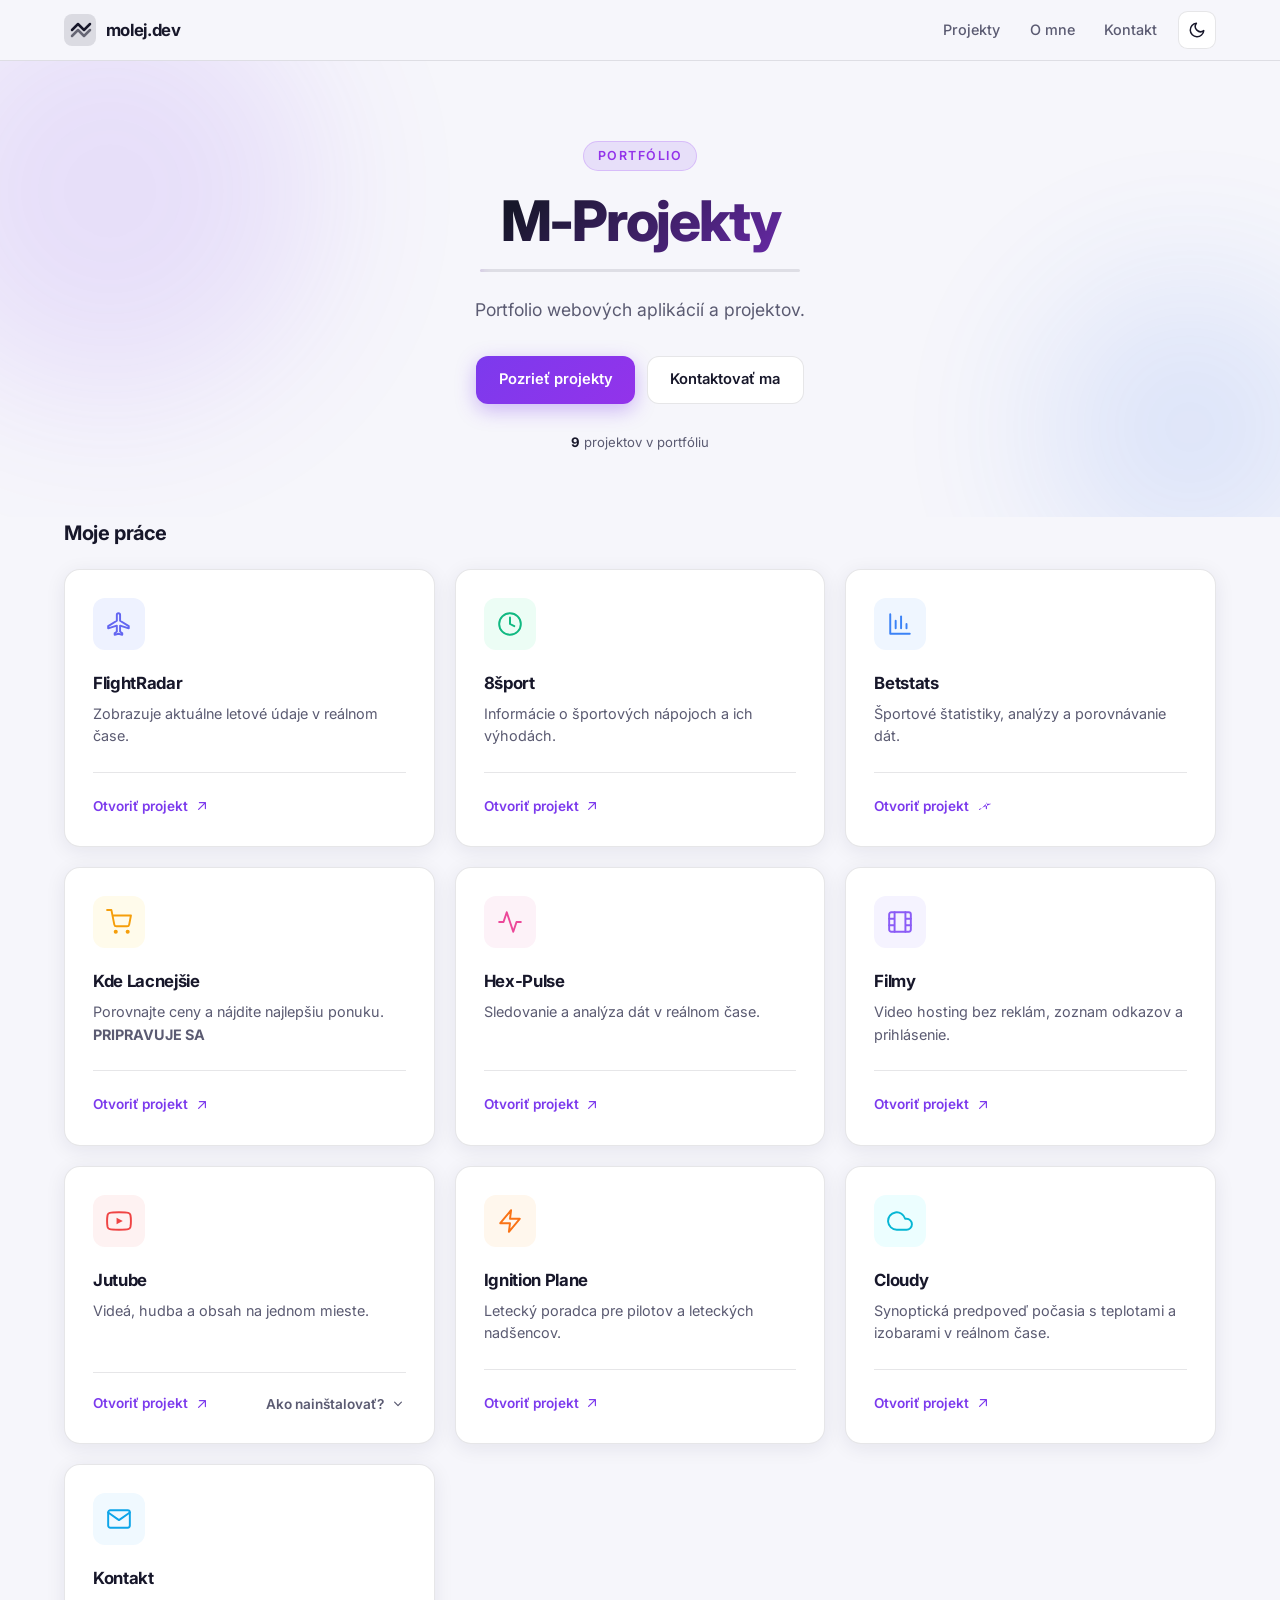
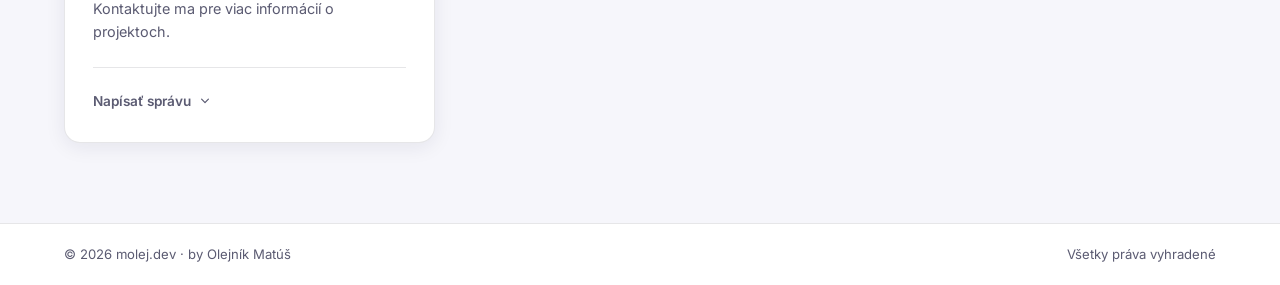
==== commit c3817580: "Pridaný projekt Filmy (karta a popis) Co-Authored-By: Claude Sonnet 5.5 <noreply@anthropic.com>" ====
--- a/index.html
+++ b/index.html
@@ -175,6 +175,27 @@
           </div>
         </a>
 
+        <!-- FILMY -->
+        <a href="https://filmosu.pages.dev" target="_blank" class="card">
+          <div class="card-icon" style="--icon-color: #8b5cf6; --icon-bg: #f5f3ff;">
+            <svg viewBox="0 0 24 24" fill="none" stroke="currentColor" stroke-width="1.8" stroke-linecap="round" stroke-linejoin="round">
+              <rect x="2" y="3" width="20" height="18" rx="2"/>
+              <path d="M7 3v18M17 3v18M2 9h5M2 15h5M17 9h5M17 15h5"/>
+            </svg>
+          </div>
+          <div class="card-body">
+            <h3 class="card-title">Filmy</h3>
+            <p class="card-desc">Video hosting bez reklám, zoznam odkazov a prihlásenie.</p>
+          </div>
+          <div class="card-footer">
+            <span class="card-link">Otvoriť projekt
+              <svg viewBox="0 0 20 20" fill="currentColor" width="16" height="16">
+                <path fill-rule="evenodd" d="M5.22 14.78a.75.75 0 0 0 1.06 0l7.22-7.22v5.69a.75.75 0 0 0 1.5 0v-7.5a.75.75 0 0 0-.75-.75h-7.5a.75.75 0 0 0 0 1.5h5.69L5.22 13.72a.75.75 0 0 0 0 1.06z"/>
+              </svg>
+            </span>
+          </div>
+        </a>
+
         <!-- JUTUBE -->
         <div class="card">
           <div class="card-icon" style="--icon-color: #ef4444; --icon-bg: #fef2f2;">
@@ -207,13 +228,78 @@
                 <li>Otvor stiahnutý súbor v prehliadači (alebo ho presuň do okna prehliadača) a klikni na <strong>Inštalovať</strong>.</li>
                 <li>Otvor <strong>youtube.com/robots.txt</strong> – tam sa Jutube spustí.</li>
               </ol>
-              <a class="download-btn" href="downloads/jutube.user.js" download>
-                <svg viewBox="0 0 20 20" fill="currentColor" width="16" height="16">
-                  <path d="M10.75 2.75a.75.75 0 0 0-1.5 0v8.69L6.28 8.47a.75.75 0 0 0-1.06 1.06l4.25 4.25a.75.75 0 0 0 1.06 0l4.25-4.25a.75.75 0 1 0-1.06-1.06l-2.97 2.97V2.75z"/>
-                  <path d="M3.5 13.75a.75.75 0 0 0-1.5 0v1.5A2.75 2.75 0 0 0 4.75 18h10.5A2.75 2.75 0 0 0 18 15.25v-1.5a.75.75 0 0 0-1.5 0v1.5c0 .69-.56 1.25-1.25 1.25H4.75c-.69 0-1.25-.56-1.25-1.25v-1.5z"/>
-                </svg>
-                Stiahnuť jutube.user.js
-              </a>
+             
+<div class="download-form">
+  <input
+    type="email"
+    id="jutube-email"
+    placeholder="Zadaj svoj e-mail"
+    required
+  >
+
+  <label>
+    <input type="checkbox" id="jutube-privacy">
+    Súhlasím so spracovaním e-mailu na evidenciu stiahnutia.
+  </label>
+
+  <button
+    type="button"
+    class="download-btn"
+    onclick="downloadJutube()"
+  >
+    Poslať odkaz na stiahnutie
+  </button>
+
+  <p id="download-message"></p>
+</div>
+
+<script>
+async function downloadJutube() {
+  const email = document.getElementById("jutube-email").value.trim();
+  const privacy = document.getElementById("jutube-privacy").checked;
+  const message = document.getElementById("download-message");
+
+  if (!/^[^\s@]+@[^\s@]+\.[^\s@]+$/.test(email)) {
+    message.textContent = "Zadaj platnú e-mailovú adresu.";
+    return;
+  }
+
+  if (!privacy) {
+    message.textContent = "Potvrď informáciu o spracovaní e-mailu.";
+    return;
+  }
+
+  message.textContent = "Spracovávam požiadavku...";
+
+  try {
+    const res = await fetch("/api/signup", {
+      method: "POST",
+      body: new URLSearchParams({ email })
+    });
+    if (!res.ok) throw new Error("signup");
+
+    const mail = await fetch("https://api.emailjs.com/api/v1.0/email/send", {
+      method: "POST",
+      headers: { "Content-Type": "application/json" },
+      body: JSON.stringify({
+        service_id: "service_tkr1t99",
+        template_id: "template_9mmw0th",
+        user_id: "z7lanO8JpI0hW5v_c",
+        template_params: {
+          email,
+          link: new URL("downloads/jutube.user.js", location.href).href
+        }
+      })
+    });
+    if (!mail.ok) throw new Error("mail");
+
+    message.textContent = "Odkaz na stiahnutie sme poslali na " + email + ". Ak ho nevidíš, pozri aj do spamu.";
+  } catch (error) {
+    message.textContent = "Chyba pri odosielaní. Skús znova.";
+  }
+}
+</script>
+
             </div>
           </div>
         </div>
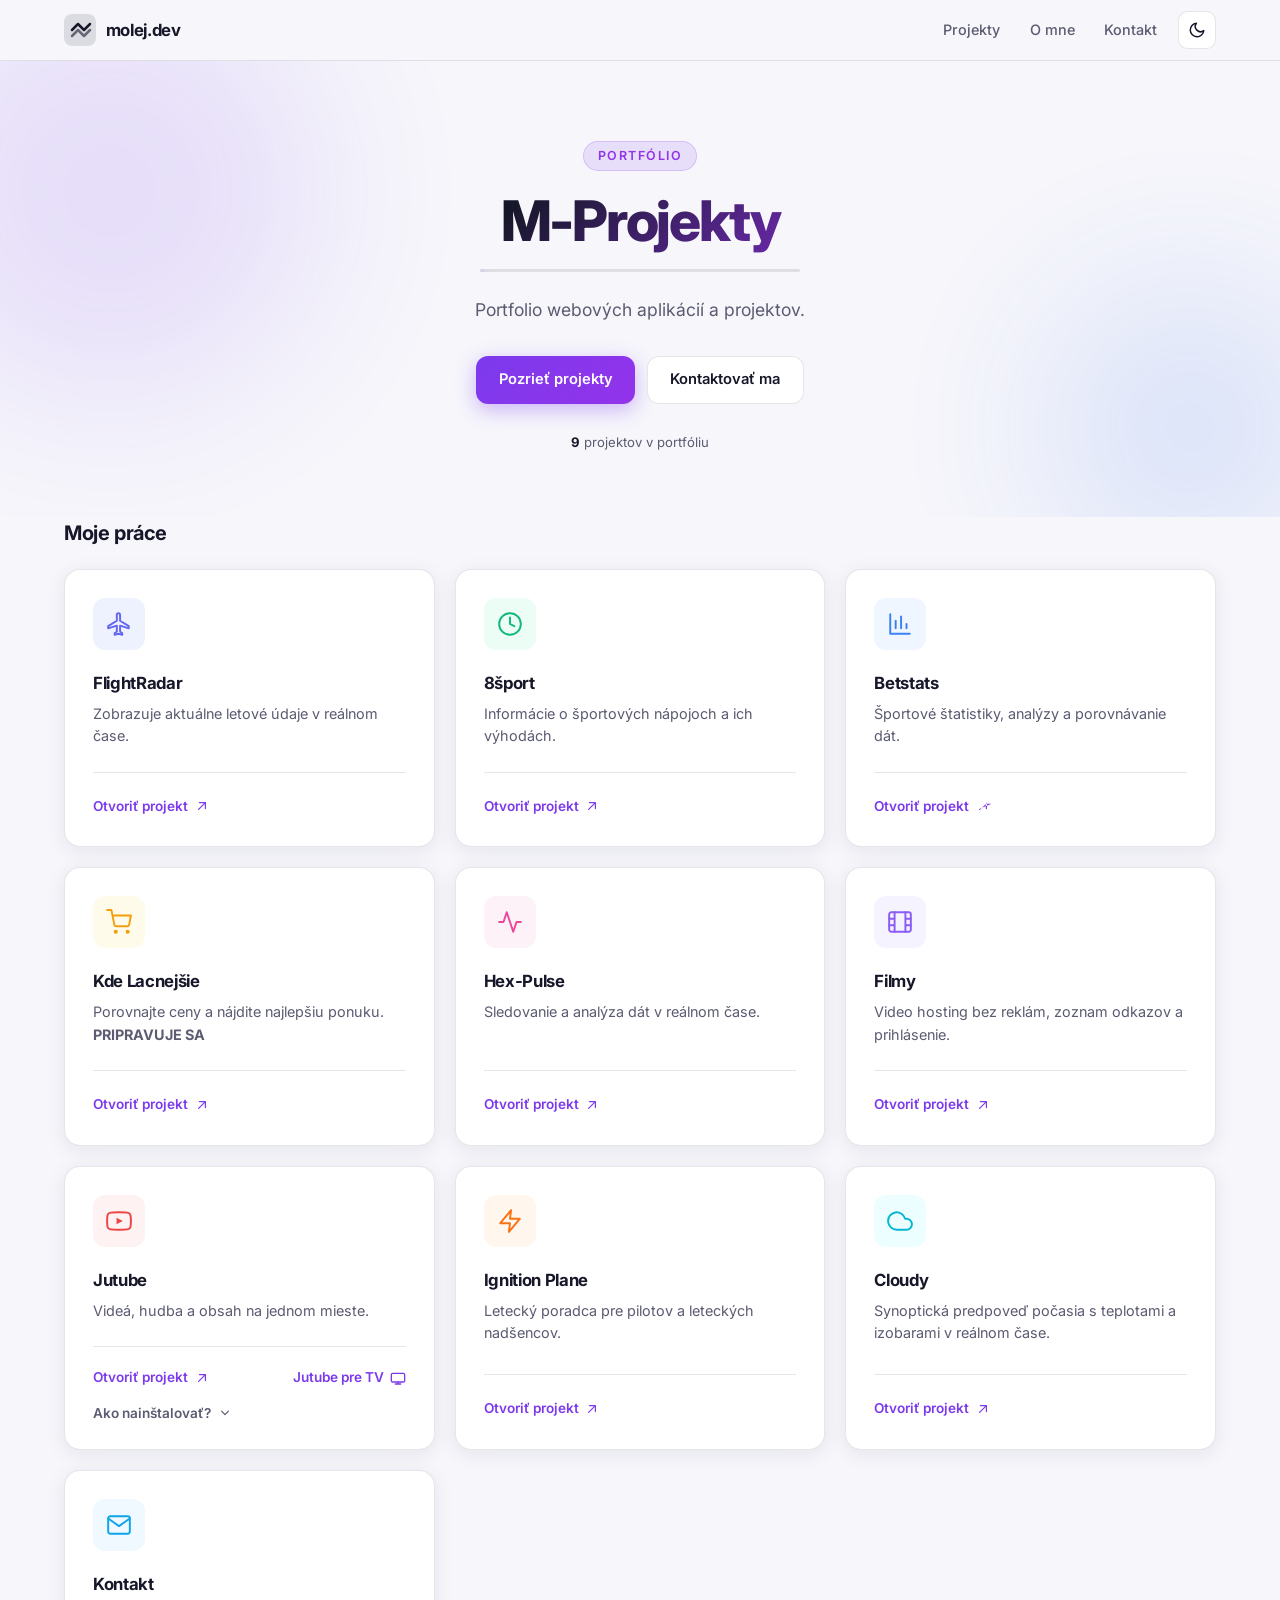
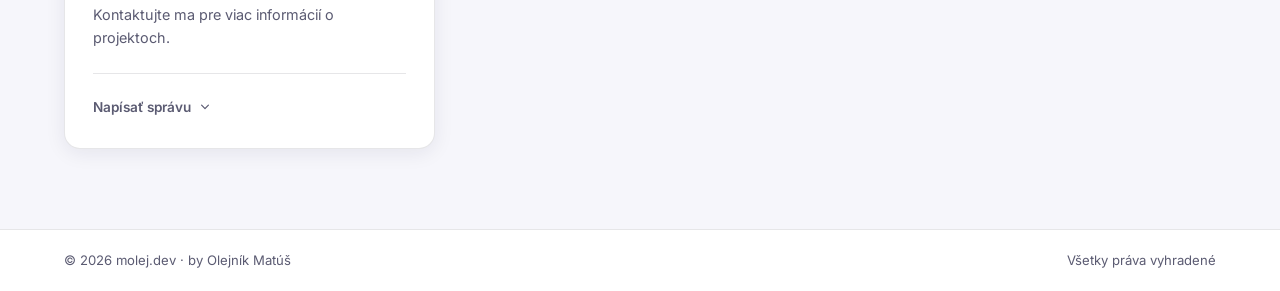
==== commit 8d3d46d5: "Jutube: odkaz na TV verziu (jutube8.pages.dev) Co-Authored-By: Claude Sonnet 5.5 <noreply@anthropic." ====
--- a/index.html
+++ b/index.html
@@ -212,6 +212,11 @@
             <a class="card-link" href="https://www.youtube.com/robots.txt#" target="_blank">Otvoriť projekt
               <svg viewBox="0 0 20 20" fill="currentColor" width="16" height="16">
                 <path fill-rule="evenodd" d="M5.22 14.78a.75.75 0 0 0 1.06 0l7.22-7.22v5.69a.75.75 0 0 0 1.5 0v-7.5a.75.75 0 0 0-.75-.75h-7.5a.75.75 0 0 0 0 1.5h5.69L5.22 13.72a.75.75 0 0 0 0 1.06z"/>
+              </svg>
+            </a>
+            <a class="card-link" href="https://jutube8.pages.dev/" target="_blank" rel="noopener">Jutube pre TV
+              <svg viewBox="0 0 24 24" fill="none" stroke="currentColor" stroke-width="2" stroke-linecap="round" stroke-linejoin="round" width="16" height="16">
+                <rect x="2" y="5" width="20" height="13" rx="2"/><path d="M8 21h8M12 18v3"/>
               </svg>
             </a>
             <button type="button" class="card-link card-toggle" aria-expanded="false" aria-controls="jutube-install">Ako nainštalovať?
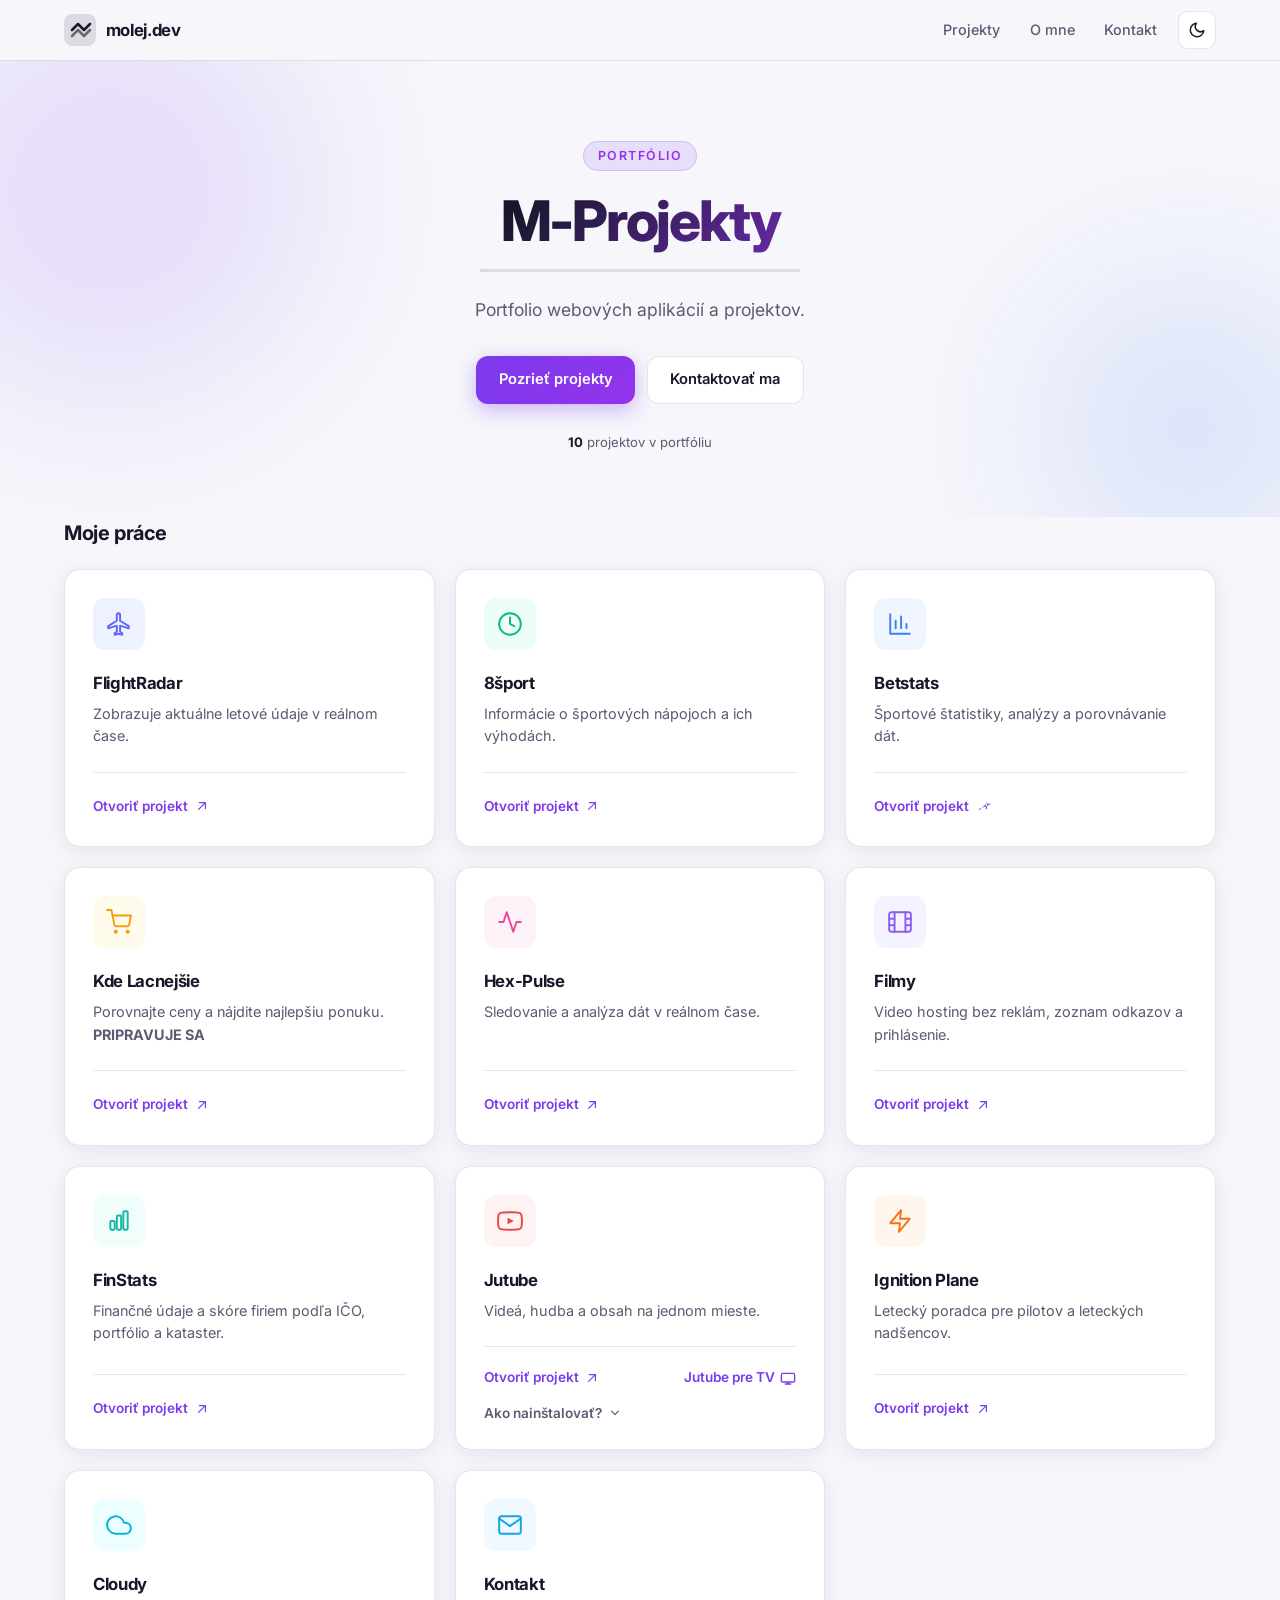
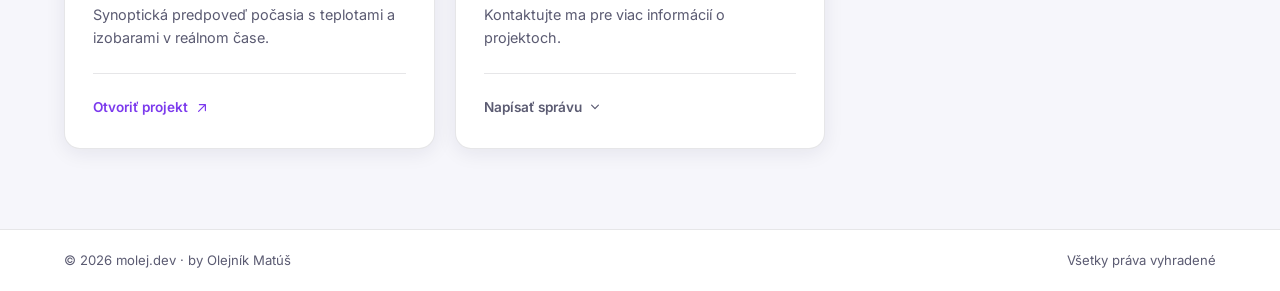
==== commit a59e96f2: "Pridaný projekt FinStats (karta a popis) Co-Authored-By: Claude Sonnet 5.5 <noreply@anthropic.com>" ====
--- a/index.html
+++ b/index.html
@@ -186,6 +186,26 @@
           <div class="card-body">
             <h3 class="card-title">Filmy</h3>
             <p class="card-desc">Video hosting bez reklám, zoznam odkazov a prihlásenie.</p>
+          </div>
+          <div class="card-footer">
+            <span class="card-link">Otvoriť projekt
+              <svg viewBox="0 0 20 20" fill="currentColor" width="16" height="16">
+                <path fill-rule="evenodd" d="M5.22 14.78a.75.75 0 0 0 1.06 0l7.22-7.22v5.69a.75.75 0 0 0 1.5 0v-7.5a.75.75 0 0 0-.75-.75h-7.5a.75.75 0 0 0 0 1.5h5.69L5.22 13.72a.75.75 0 0 0 0 1.06z"/>
+              </svg>
+            </span>
+          </div>
+        </a>
+
+        <!-- FINSTATS -->
+        <a href="https://statsfin.pages.dev/" target="_blank" class="card">
+          <div class="card-icon" style="--icon-color: #14b8a6; --icon-bg: #f0fdfa;">
+            <svg viewBox="0 0 24 24" fill="none" stroke="currentColor" stroke-width="1.8" stroke-linecap="round" stroke-linejoin="round">
+              <rect x="4" y="12" width="4" height="8" rx="1"/><rect x="10" y="7" width="4" height="13" rx="1"/><rect x="16" y="3" width="4" height="17" rx="1"/>
+            </svg>
+          </div>
+          <div class="card-body">
+            <h3 class="card-title">FinStats</h3>
+            <p class="card-desc">Finančné údaje a skóre firiem podľa IČO, portfólio a kataster.</p>
           </div>
           <div class="card-footer">
             <span class="card-link">Otvoriť projekt
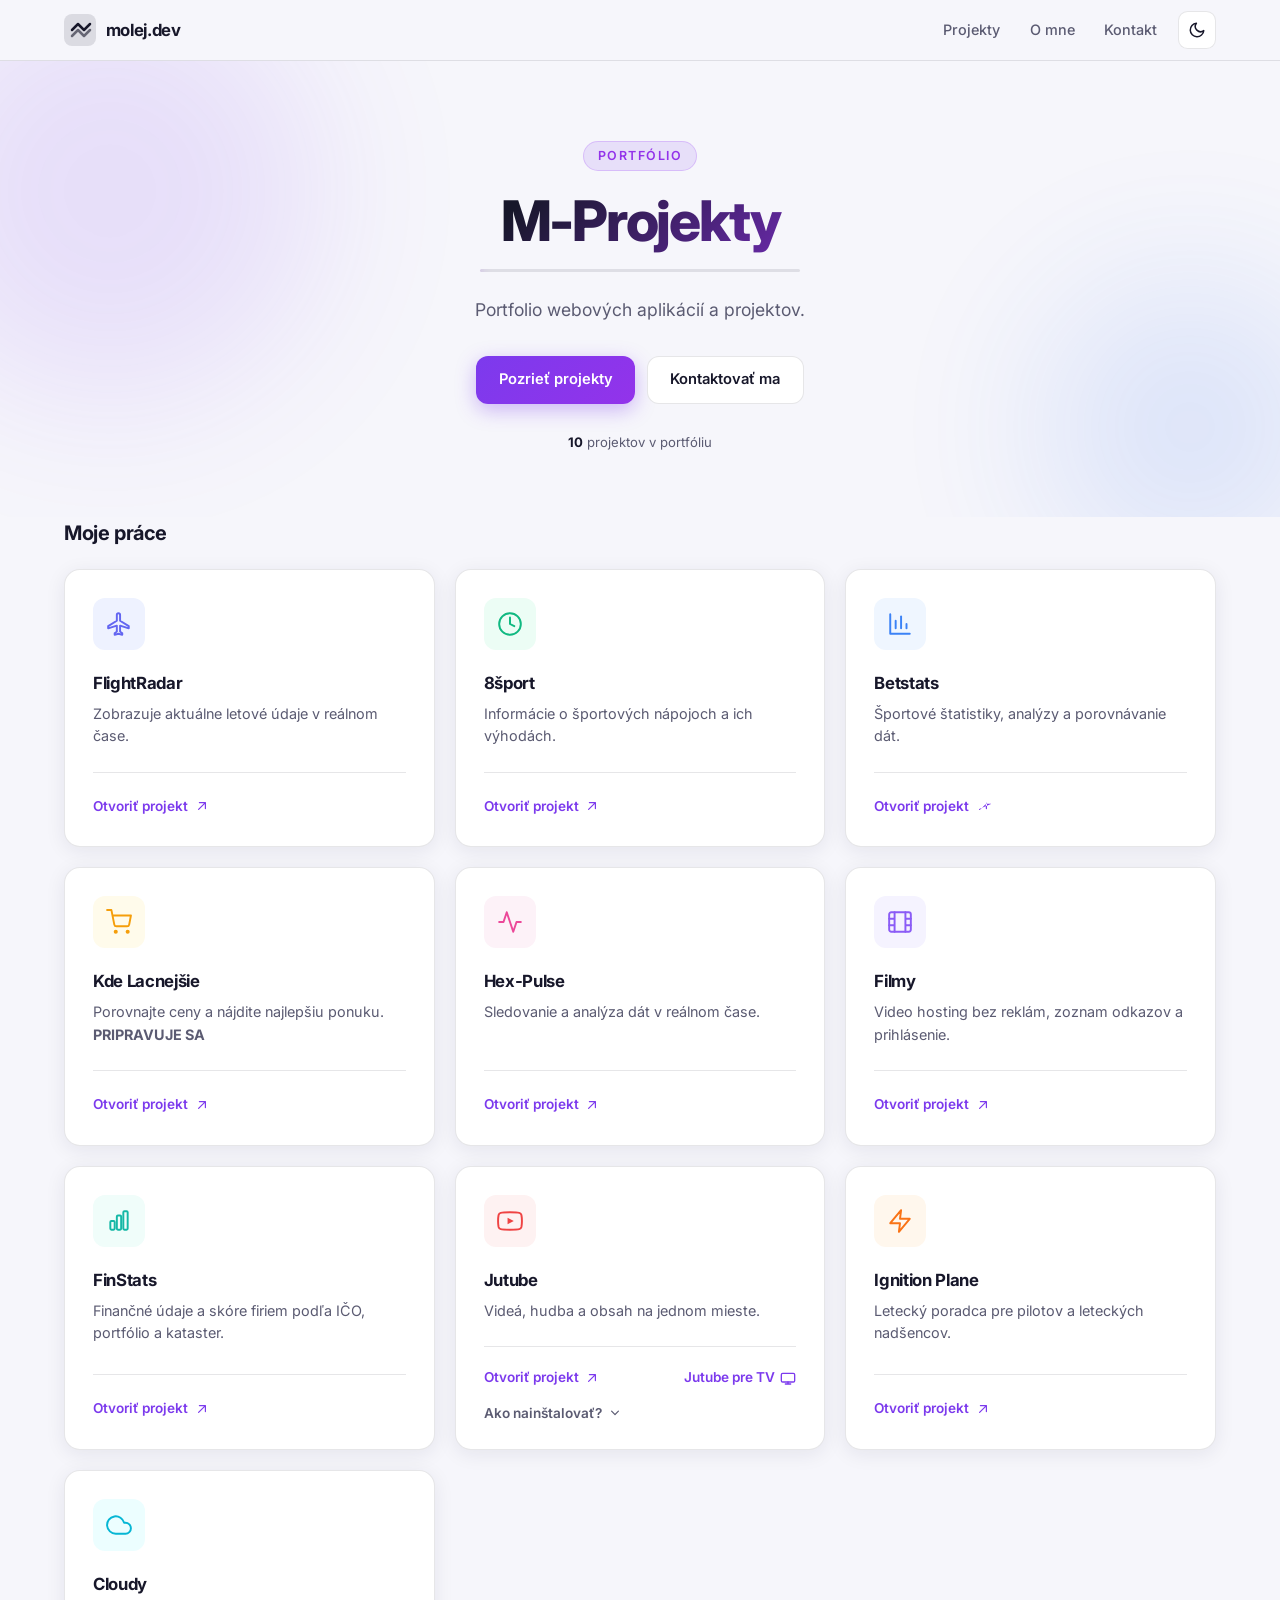
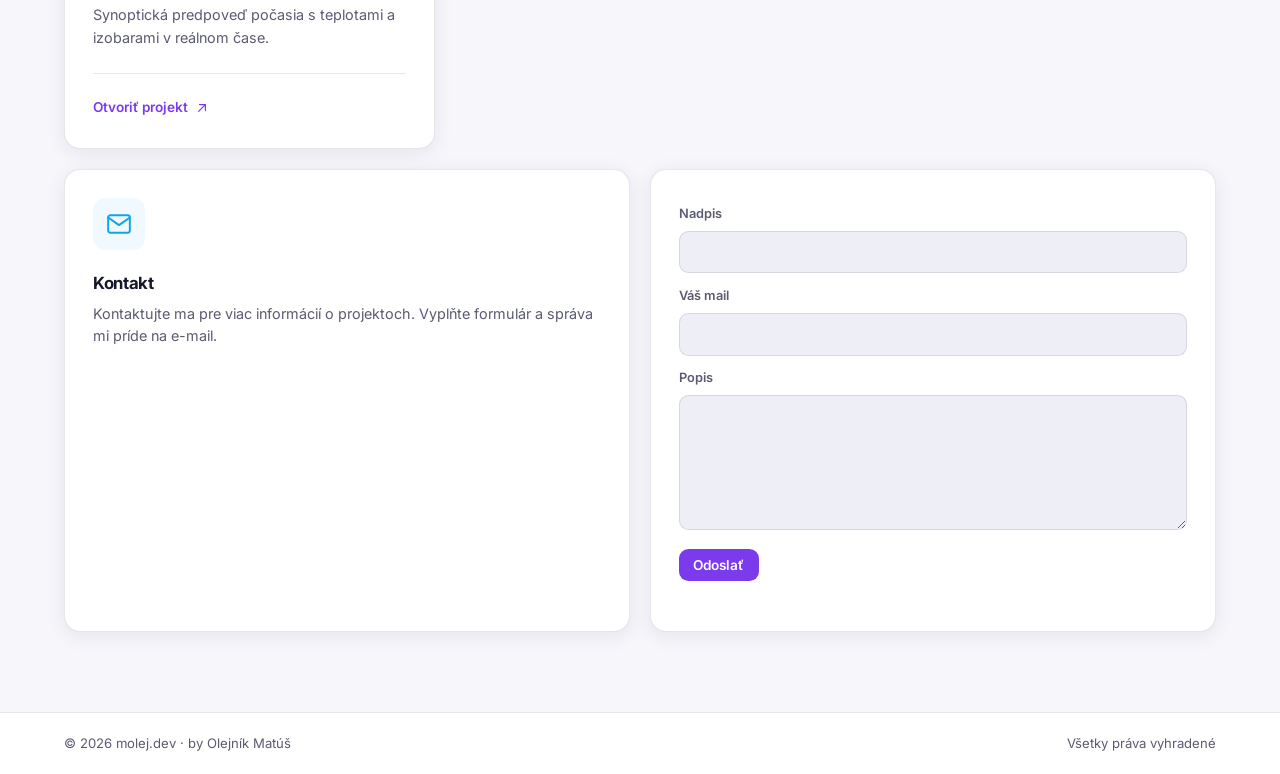
==== commit 1e71b6eb: "Kontakt ako dve bunky úplne dole Co-Authored-By: Claude Sonnet 5.5 <noreply@anthropic.com>" ====
--- a/index.html
+++ b/index.html
@@ -369,8 +369,11 @@
           </div>
         </a>
 
-        <!-- Kontakt -->
-        <div class="card" id="kontakt">
+      </div>
+
+      <!-- Kontakt: dve bunky úplne dole -->
+      <div class="contact-row" id="kontakt">
+        <div class="card contact-cell">
           <div class="card-icon" style="--icon-color: #0ea5e9; --icon-bg: #f0f9ff;">
             <svg viewBox="0 0 24 24" fill="none" stroke="currentColor" stroke-width="1.8" stroke-linecap="round" stroke-linejoin="round">
               <path d="M4 4h16c1.1 0 2 .9 2 2v12c0 1.1-.9 2-2 2H4c-1.1 0-2-.9-2-2V6c0-1.1.9-2 2-2z"/>
@@ -379,18 +382,11 @@
           </div>
           <div class="card-body">
             <h3 class="card-title">Kontakt</h3>
-            <p class="card-desc">Kontaktujte ma pre viac informácií o projektoch.</p>
-          </div>
-          <div class="card-footer">
-            <button type="button" class="card-link card-toggle contact-toggle" aria-expanded="false" aria-controls="contact-form-wrap">Napísať správu
-              <svg class="chevron" viewBox="0 0 20 20" fill="currentColor" width="16" height="16">
-                <path fill-rule="evenodd" d="M5.22 7.22a.75.75 0 0 1 1.06 0L10 10.94l3.72-3.72a.75.75 0 1 1 1.06 1.06l-4.25 4.25a.75.75 0 0 1-1.06 0L5.22 8.28a.75.75 0 0 1 0-1.06z"/>
-              </svg>
-            </button>
-          </div>
-          <div class="card-details" id="contact-form-wrap">
-            <div class="card-details-inner">
-              <form class="contact-form" id="contact-form" novalidate>
+            <p class="card-desc">Kontaktujte ma pre viac informácií o projektoch. Vyplňte formulár a správa mi príde na e-mail.</p>
+          </div>
+        </div>
+        <div class="card contact-cell">
+          <form class="contact-form" id="contact-form" novalidate>
                 <input type="hidden" name="access_key" value="a6ec486e-5a79-43e6-9452-b9ced9981c2b">
                 <input type="hidden" name="from_name" value="molej.dev kontaktný formulár">
                 <input type="checkbox" name="botcheck" class="hp" tabindex="-1" autocomplete="off">
@@ -407,10 +403,7 @@
                 <button type="submit" class="download-btn contact-submit">Odoslať</button>
                 <p class="form-status" id="contact-status" role="status" aria-live="polite"></p>
               </form>
-            </div>
-          </div>
         </div>
-
       </div>
     </div>
   </main>
--- a/style.css
+++ b/style.css
@@ -737,6 +737,28 @@
   filter: brightness(1.12);
 }
 
+/* Contact row: two cells at the bottom */
+.contact-row {
+  display: grid;
+  grid-template-columns: repeat(2, 1fr);
+  gap: 1.25rem;
+  margin-top: 1.25rem;
+}
+
+.contact-cell {
+  cursor: default;
+}
+
+.contact-cell .contact-form {
+  padding-top: 0;
+}
+
+@media (max-width: 700px) {
+  .contact-row {
+    grid-template-columns: 1fr;
+  }
+}
+
 /* Contact form */
 .contact-form {
   display: flex;
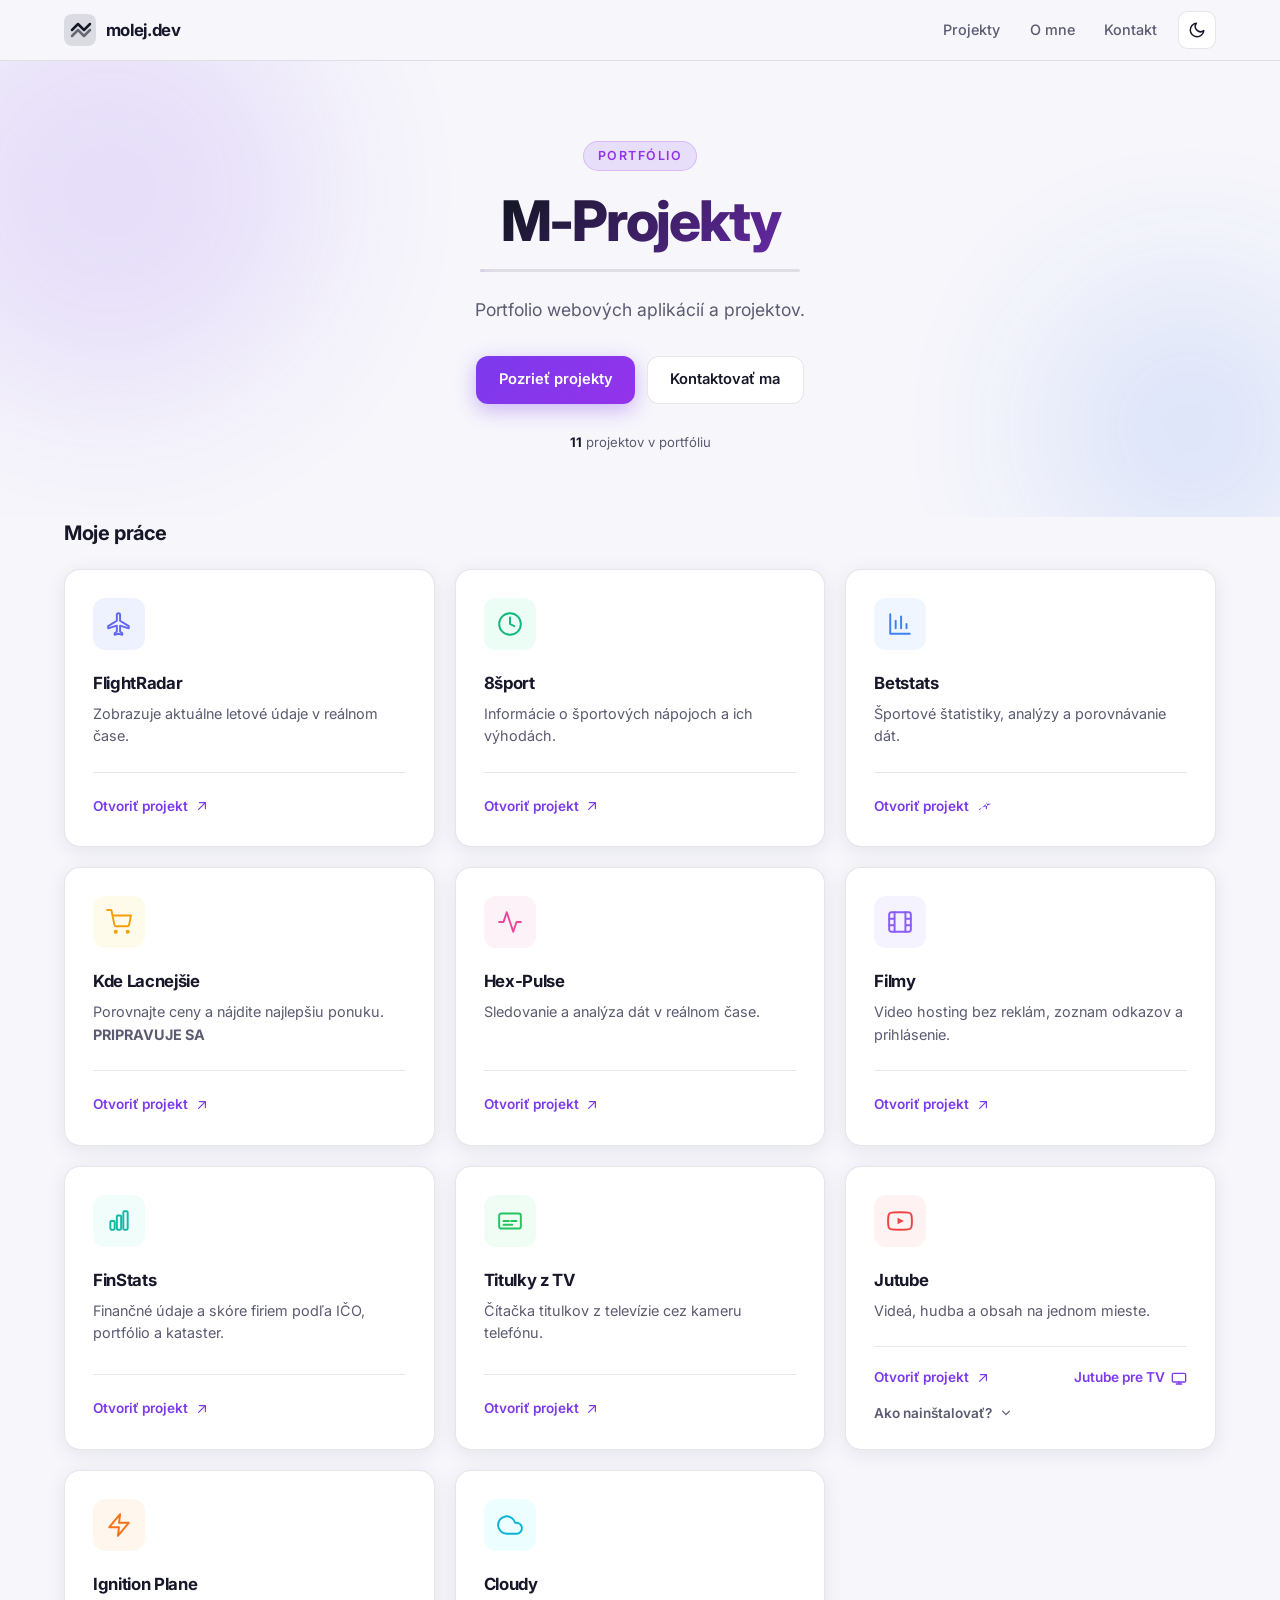
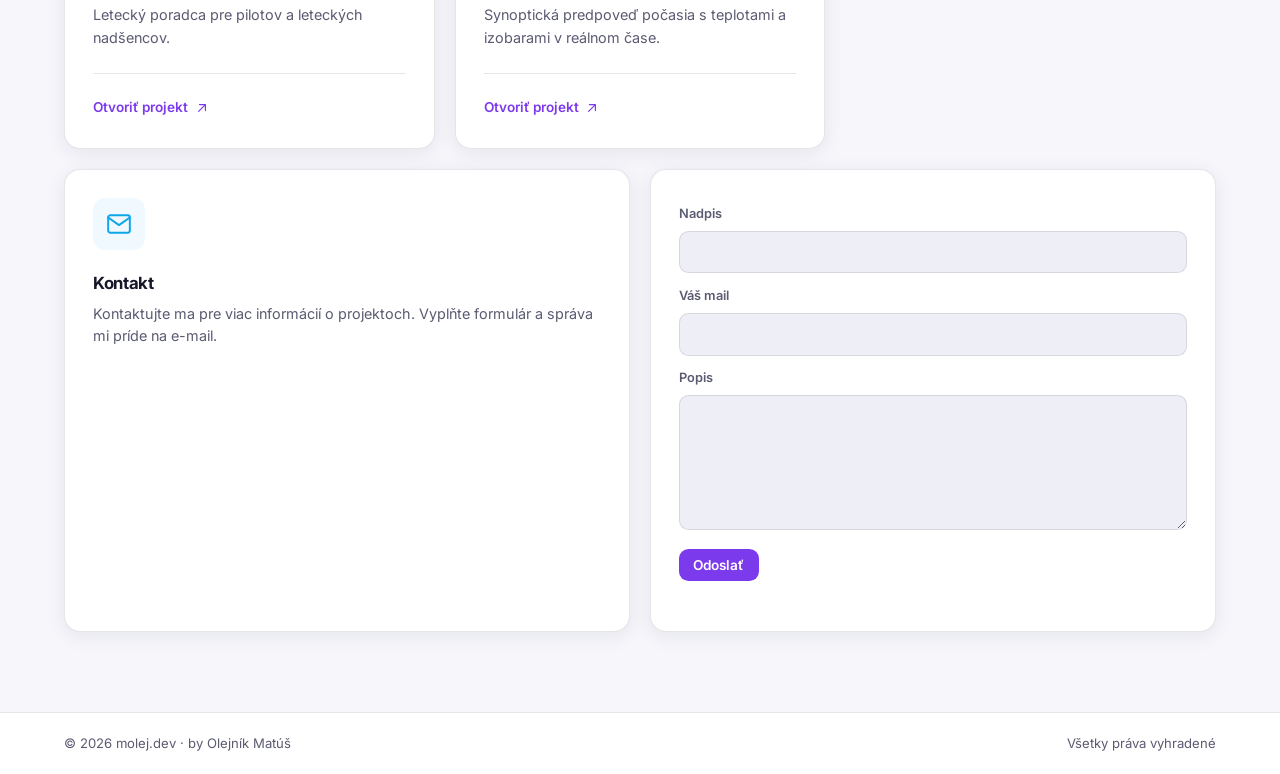
==== commit e239ceec: "Pridaný projekt Titulky z TV (karta a popis) Co-Authored-By: Claude Sonnet 5.5 <noreply@anthropic.co" ====
--- a/index.html
+++ b/index.html
@@ -206,6 +206,27 @@
           <div class="card-body">
             <h3 class="card-title">FinStats</h3>
             <p class="card-desc">Finančné údaje a skóre firiem podľa IČO, portfólio a kataster.</p>
+          </div>
+          <div class="card-footer">
+            <span class="card-link">Otvoriť projekt
+              <svg viewBox="0 0 20 20" fill="currentColor" width="16" height="16">
+                <path fill-rule="evenodd" d="M5.22 14.78a.75.75 0 0 0 1.06 0l7.22-7.22v5.69a.75.75 0 0 0 1.5 0v-7.5a.75.75 0 0 0-.75-.75h-7.5a.75.75 0 0 0 0 1.5h5.69L5.22 13.72a.75.75 0 0 0 0 1.06z"/>
+              </svg>
+            </span>
+          </div>
+        </a>
+
+        <!-- TITULKY -->
+        <a href="https://titulkys.pages.dev/" target="_blank" class="card">
+          <div class="card-icon" style="--icon-color: #22c55e; --icon-bg: #f0fdf4;">
+            <svg viewBox="0 0 24 24" fill="none" stroke="currentColor" stroke-width="1.8" stroke-linecap="round" stroke-linejoin="round">
+              <rect x="2" y="5" width="20" height="14" rx="2"/>
+              <path d="M6 12h5M13 12h5M6 15.5h8"/>
+            </svg>
+          </div>
+          <div class="card-body">
+            <h3 class="card-title">Titulky z TV</h3>
+            <p class="card-desc">Čítačka titulkov z televízie cez kameru telefónu.</p>
           </div>
           <div class="card-footer">
             <span class="card-link">Otvoriť projekt
